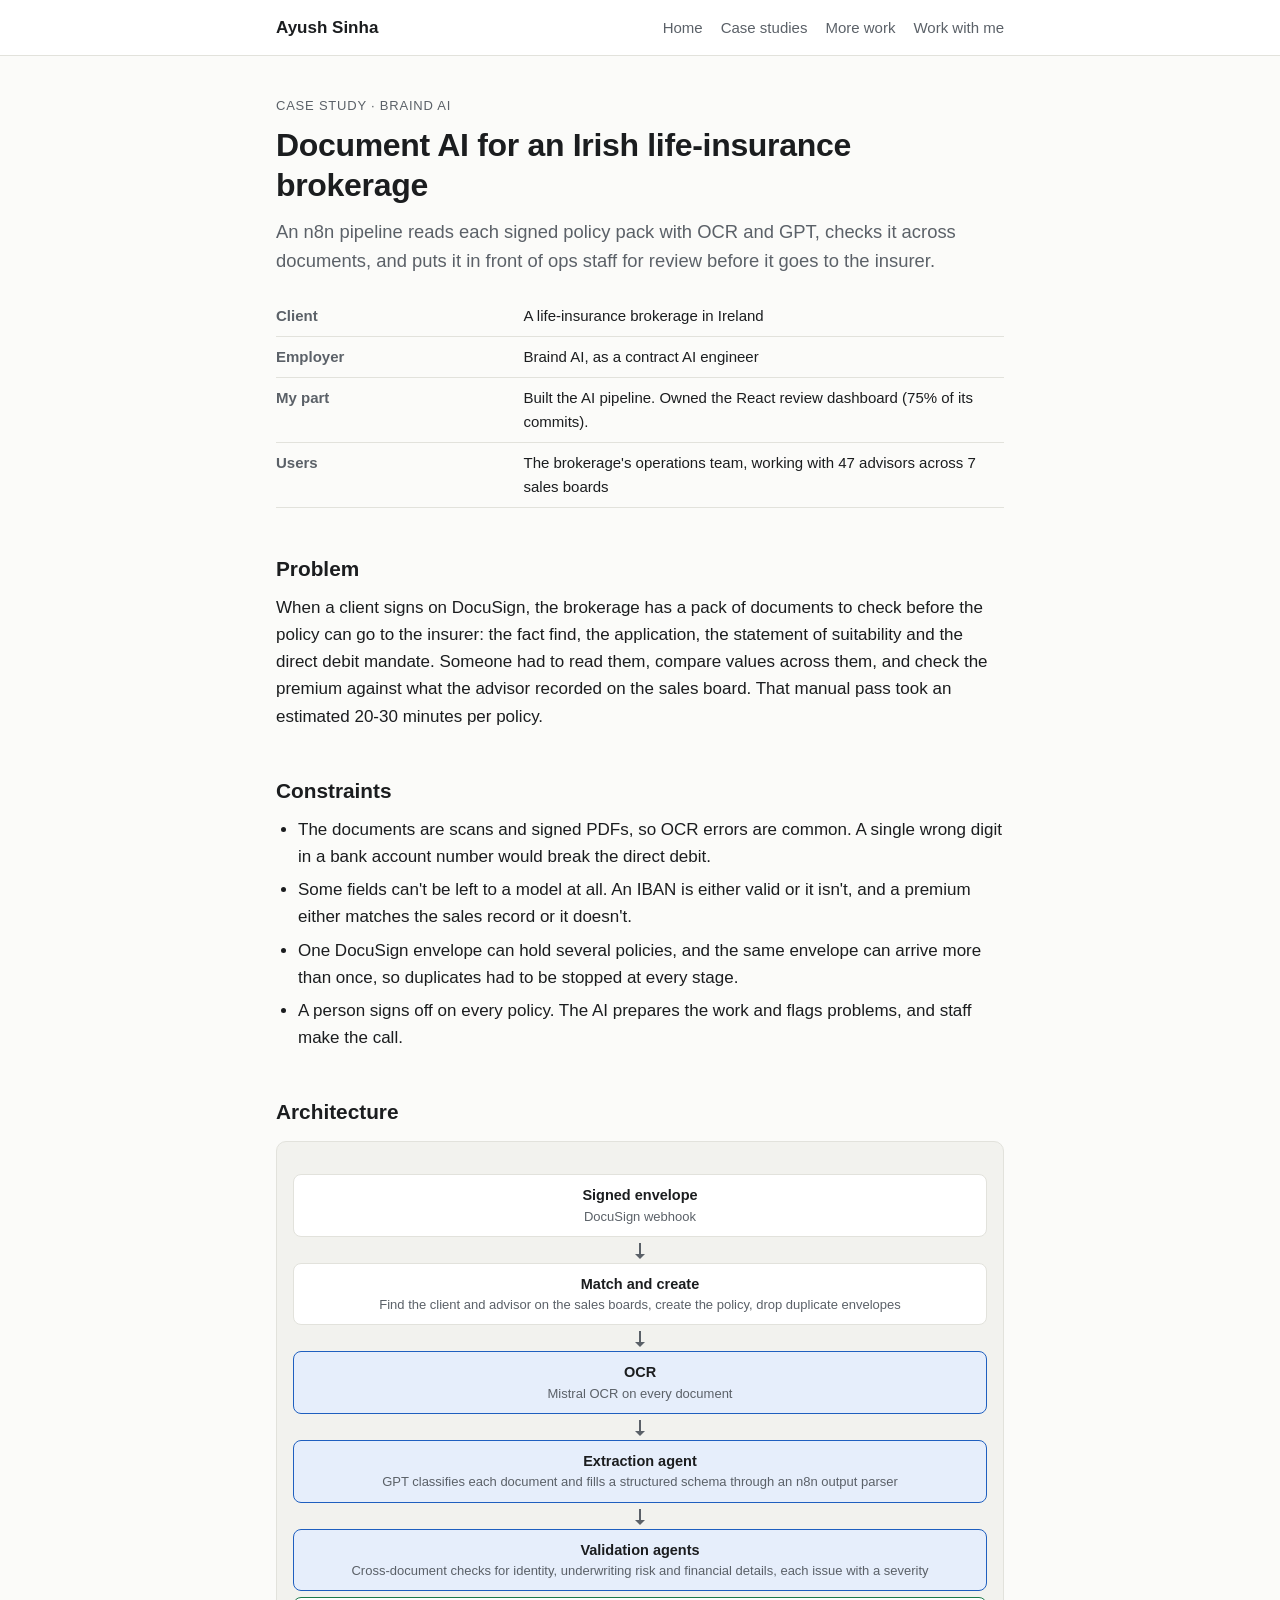
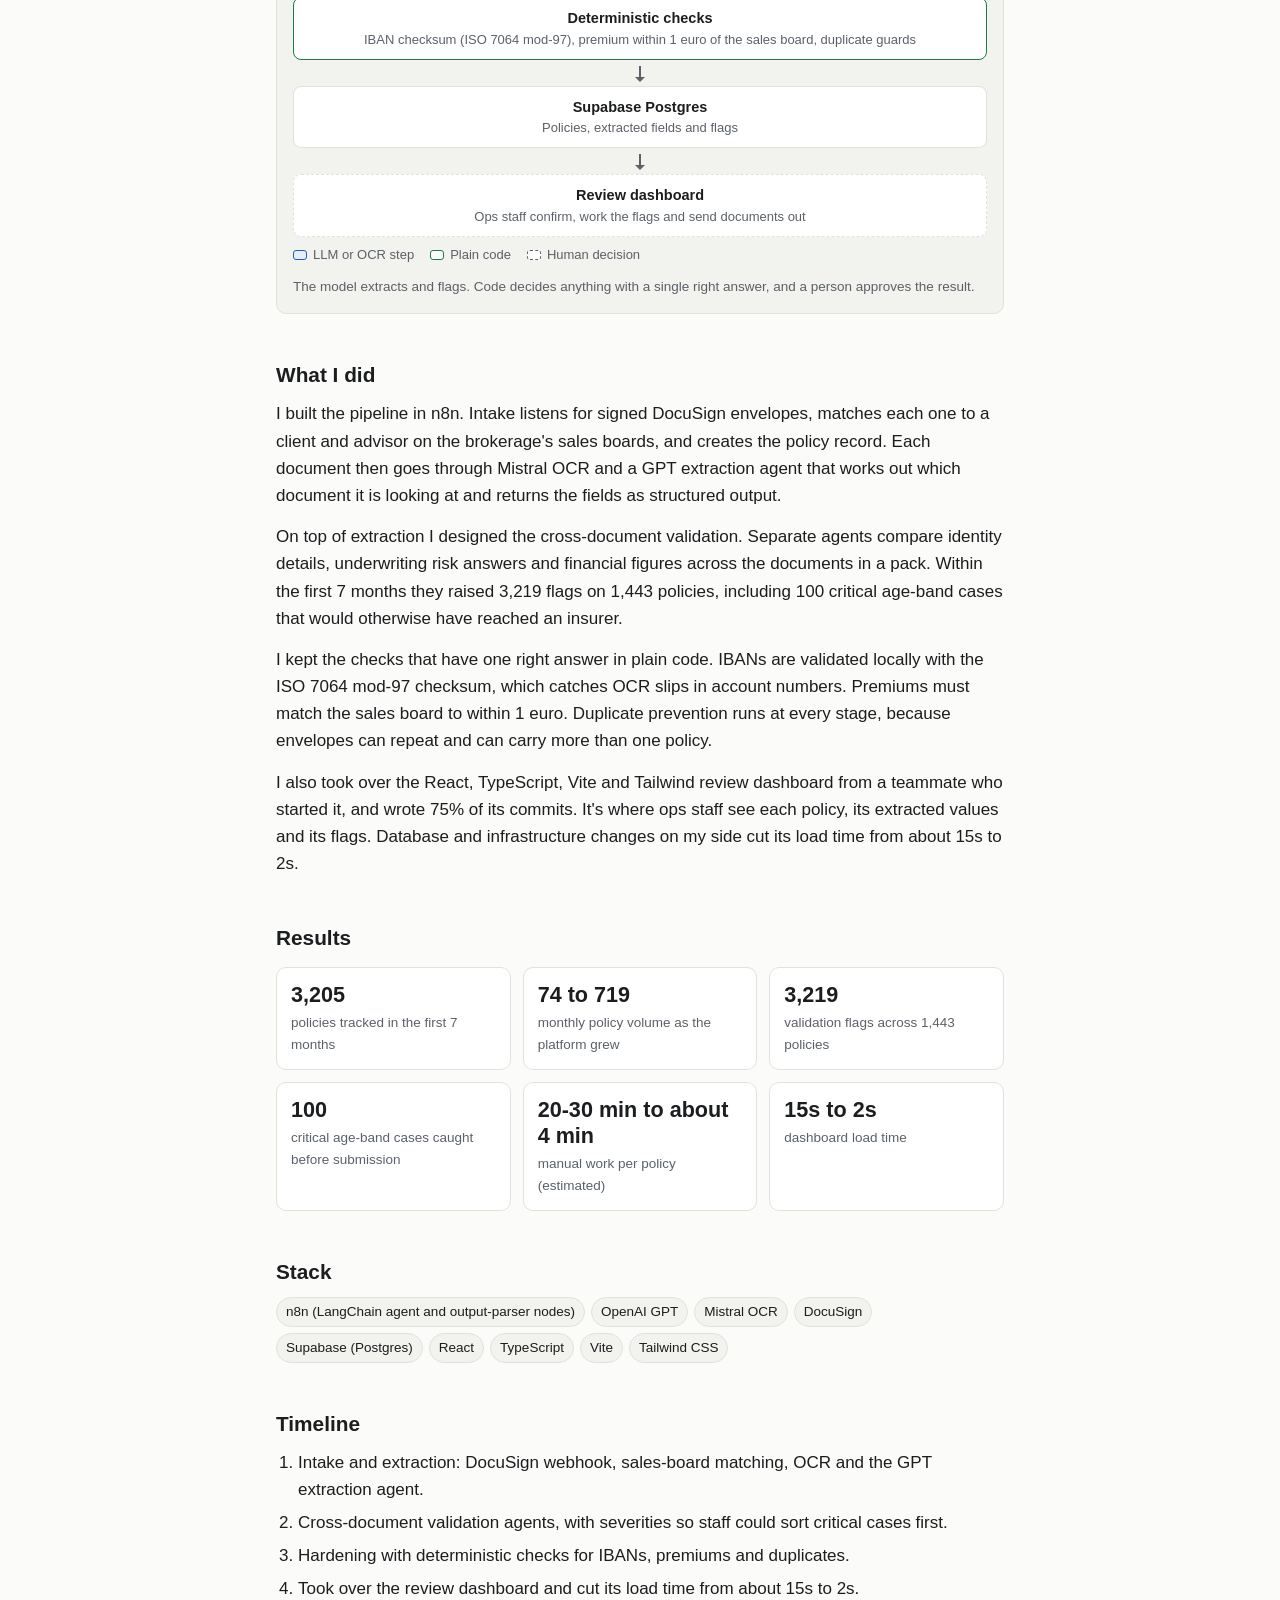
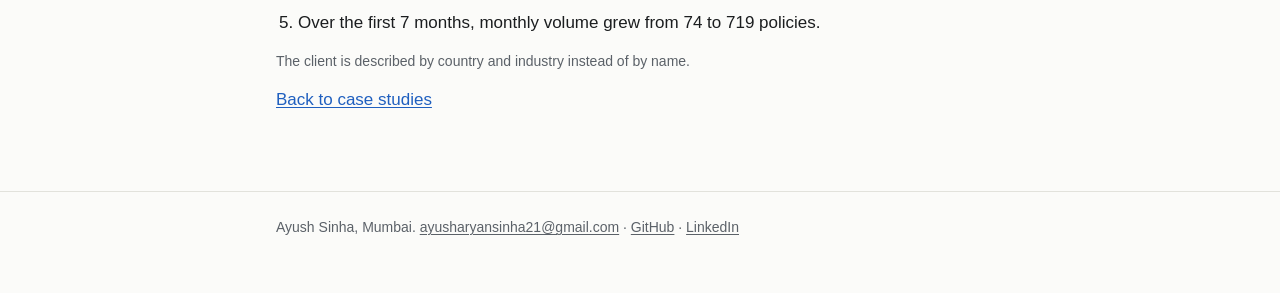
==== case-document-ai.html @ 769a5a7a "Portfolio site: case studies and work-with-me page Co-Authored-By: Claude Opus 5.5 <noreply@anthropi" ====
<!doctype html>
<html lang="en">
<head>
<meta charset="utf-8">
<meta name="viewport" content="width=device-width, initial-scale=1">
<title>Insurance Document AI</title>
<meta name="description" content="Case study: an AI pipeline that reads and checks signed life-insurance policy documents for an Irish brokerage.">
<link rel="icon" href="data:image/svg+xml,%3Csvg xmlns='http://www.w3.org/2000/svg' viewBox='0 0 32 32'%3E%3Crect width='32' height='32' rx='7' fill='%231f5fbf'/%3E%3Ctext x='16' y='22' font-family='Arial' font-size='16' font-weight='700' fill='white' text-anchor='middle'%3EAS%3C/text%3E%3C/svg%3E">
<link rel="stylesheet" href="styles.css">
</head>
<body>
<header class="site-header">
  <div class="wrap">
    <a class="brand" href="index.html">Ayush Sinha</a>
    <nav class="nav" aria-label="Main">
      <a href="index.html">Home</a>
      <a href="index.html#case-studies">Case studies</a>
      <a href="more-work.html">More work</a>
      <a href="work-with-me.html">Work with me</a>
    </nav>
  </div>
</header>

<main>
  <div class="wrap">
    <p class="eyebrow">Case study · Braind AI</p>
    <h1>Document AI for an Irish life-insurance brokerage</h1>
    <p class="lede">An n8n pipeline reads each signed policy pack with OCR and GPT, checks it across documents, and puts it in front of ops staff for review before it goes to the insurer.</p>

    <table class="facts">
      <tr><th>Client</th><td>A life-insurance brokerage in Ireland</td></tr>
      <tr><th>Employer</th><td>Braind AI, as a contract AI engineer</td></tr>
      <tr><th>My part</th><td>Built the AI pipeline. Owned the React review dashboard (75% of its commits).</td></tr>
      <tr><th>Users</th><td>The brokerage's operations team, working with 47 advisors across 7 sales boards</td></tr>
    </table>

    <h2>Problem</h2>
    <p>When a client signs on DocuSign, the brokerage has a pack of documents to check before the policy can go to the insurer: the fact find, the application, the statement of suitability and the direct debit mandate. Someone had to read them, compare values across them, and check the premium against what the advisor recorded on the sales board. That manual pass took an estimated 20-30 minutes per policy.</p>

    <h2>Constraints</h2>
    <ul>
      <li>The documents are scans and signed PDFs, so OCR errors are common. A single wrong digit in a bank account number would break the direct debit.</li>
      <li>Some fields can't be left to a model at all. An IBAN is either valid or it isn't, and a premium either matches the sales record or it doesn't.</li>
      <li>One DocuSign envelope can hold several policies, and the same envelope can arrive more than once, so duplicates had to be stopped at every stage.</li>
      <li>A person signs off on every policy. The AI prepares the work and flags problems, and staff make the call.</li>
    </ul>

    <h2>Architecture</h2>
    <figure class="figure">
      <ol class="flow" aria-label="Pipeline from signed envelope to staff review">
        <li><div class="node"><strong>Signed envelope</strong><span>DocuSign webhook</span></div></li>
        <li><div class="node"><strong>Match and create</strong><span>Find the client and advisor on the sales boards, create the policy, drop duplicate envelopes</span></div></li>
        <li><div class="node ai"><strong>OCR</strong><span>Mistral OCR on every document</span></div></li>
        <li><div class="node ai"><strong>Extraction agent</strong><span>GPT classifies each document and fills a structured schema through an n8n output parser</span></div></li>
        <li>
          <div class="node ai"><strong>Validation agents</strong><span>Cross-document checks for identity, underwriting risk and financial details, each issue with a severity</span></div>
          <div class="node check"><strong>Deterministic checks</strong><span>IBAN checksum (ISO 7064 mod-97), premium within 1 euro of the sales board, duplicate guards</span></div>
        </li>
        <li><div class="node"><strong>Supabase Postgres</strong><span>Policies, extracted fields and flags</span></div></li>
        <li><div class="node human"><strong>Review dashboard</strong><span>Ops staff confirm, work the flags and send documents out</span></div></li>
      </ol>
      <ul class="legend"><li><i class="ai"></i>LLM or OCR step</li><li><i class="check"></i>Plain code</li><li><i class="human"></i>Human decision</li></ul>
      <figcaption>The model extracts and flags. Code decides anything with a single right answer, and a person approves the result.</figcaption>
    </figure>

    <h2>What I did</h2>
    <p>I built the pipeline in n8n. Intake listens for signed DocuSign envelopes, matches each one to a client and advisor on the brokerage's sales boards, and creates the policy record. Each document then goes through Mistral OCR and a GPT extraction agent that works out which document it is looking at and returns the fields as structured output.</p>
    <p>On top of extraction I designed the cross-document validation. Separate agents compare identity details, underwriting risk answers and financial figures across the documents in a pack. Within the first 7 months they raised 3,219 flags on 1,443 policies, including 100 critical age-band cases that would otherwise have reached an insurer.</p>
    <p>I kept the checks that have one right answer in plain code. IBANs are validated locally with the ISO 7064 mod-97 checksum, which catches OCR slips in account numbers. Premiums must match the sales board to within 1 euro. Duplicate prevention runs at every stage, because envelopes can repeat and can carry more than one policy.</p>
    <p>I also took over the React, TypeScript, Vite and Tailwind review dashboard from a teammate who started it, and wrote 75% of its commits. It's where ops staff see each policy, its extracted values and its flags. Database and infrastructure changes on my side cut its load time from about 15s to 2s.</p>

    <h2>Results</h2>
    <div class="metrics">
      <div class="metric"><div class="value">3,205</div><div class="label">policies tracked in the first 7 months</div></div>
      <div class="metric"><div class="value">74 to 719</div><div class="label">monthly policy volume as the platform grew</div></div>
      <div class="metric"><div class="value">3,219</div><div class="label">validation flags across 1,443 policies</div></div>
      <div class="metric"><div class="value">100</div><div class="label">critical age-band cases caught before submission</div></div>
      <div class="metric"><div class="value">20-30 min to about 4 min</div><div class="label">manual work per policy (estimated)</div></div>
      <div class="metric"><div class="value">15s to 2s</div><div class="label">dashboard load time</div></div>
    </div>

    <h2>Stack</h2>
    <ul class="tags"><li>n8n (LangChain agent and output-parser nodes)</li><li>OpenAI GPT</li><li>Mistral OCR</li><li>DocuSign</li><li>Supabase (Postgres)</li><li>React</li><li>TypeScript</li><li>Vite</li><li>Tailwind CSS</li></ul>

    <h2>Timeline</h2>
    <ol>
      <li>Intake and extraction: DocuSign webhook, sales-board matching, OCR and the GPT extraction agent.</li>
      <li>Cross-document validation agents, with severities so staff could sort critical cases first.</li>
      <li>Hardening with deterministic checks for IBANs, premiums and duplicates.</li>
      <li>Took over the review dashboard and cut its load time from about 15s to 2s.</li>
      <li>Over the first 7 months, monthly volume grew from 74 to 719 policies.</li>
    </ol>

    <p class="muted small">The client is described by country and industry instead of by name.</p>
    <p><a href="index.html#case-studies">Back to case studies</a></p>
  </div>
</main>

<footer class="site-footer">
  <div class="wrap">
    <p>Ayush Sinha, Mumbai. <a href="mailto:ayusharyansinha21@gmail.com">ayusharyansinha21@gmail.com</a> · <a href="https://github.com/Ayushsinha2004">GitHub</a> · <a href="https://www.linkedin.com/in/ayusharyan-sinha-632641257">LinkedIn</a></p>
  </div>
</footer>
</body>
</html>
---- styles.css ----
:root {
  --bg: #fbfbf9;
  --surface: #ffffff;
  --surface-2: #f2f2ee;
  --text: #1b1d1f;
  --muted: #5b6168;
  --border: #e2e2dc;
  --accent: #1f5fbf;
  --accent-soft: #e6eefb;
  --good: #1d7a4a;
  --radius: 10px;
  --maxw: 760px;
  --font: -apple-system, BlinkMacSystemFont, "Segoe UI", Roboto, "Helvetica Neue", Arial, sans-serif;
  --mono: ui-monospace, SFMono-Regular, Menlo, Consolas, monospace;
  color-scheme: light dark;
}

@media (prefers-color-scheme: dark) {
  :root {
    --bg: #121416;
    --surface: #1a1d20;
    --surface-2: #22262a;
    --text: #e8e9ea;
    --muted: #a1a7ad;
    --border: #2e3338;
    --accent: #7aa7ec;
    --accent-soft: #1e2a3d;
    --good: #5cc28d;
  }
}

*, *::before, *::after { box-sizing: border-box; }

html { -webkit-text-size-adjust: 100%; }

body {
  margin: 0;
  background: var(--bg);
  color: var(--text);
  font-family: var(--font);
  font-size: 17px;
  line-height: 1.6;
  overflow-wrap: break-word;
}

a { color: var(--accent); text-underline-offset: 2px; }
a:hover { text-decoration-thickness: 2px; }

.wrap {
  max-width: var(--maxw);
  margin: 0 auto;
  padding: 0 16px;
}

/* Header / nav */
.site-header {
  border-bottom: 1px solid var(--border);
  background: var(--surface);
}
.site-header .wrap {
  display: flex;
  flex-wrap: wrap;
  align-items: center;
  justify-content: space-between;
  gap: 8px 20px;
  padding-top: 14px;
  padding-bottom: 14px;
}
.brand {
  font-weight: 650;
  color: var(--text);
  text-decoration: none;
}
.nav { display: flex; flex-wrap: wrap; gap: 4px 18px; font-size: 15px; }
.nav a { color: var(--muted); text-decoration: none; }
.nav a:hover, .nav a[aria-current="page"] { color: var(--text); }

main { padding: 40px 0 64px; }

h1, h2, h3 { line-height: 1.25; font-weight: 650; }
h1 { font-size: 2rem; margin: 0 0 12px; letter-spacing: -0.01em; }
h2 { font-size: 1.3rem; margin: 48px 0 12px; }
h3 { font-size: 1.05rem; margin: 24px 0 6px; }
p, ul, ol { margin: 0 0 14px; }
ul, ol { padding-left: 22px; }
li { margin-bottom: 6px; }

.lede { font-size: 1.15rem; color: var(--muted); margin-bottom: 20px; }
.eyebrow {
  font-size: 13px;
  text-transform: uppercase;
  letter-spacing: 0.06em;
  color: var(--muted);
  margin-bottom: 8px;
}
.muted { color: var(--muted); }
.small { font-size: 14px; }

.links { display: flex; flex-wrap: wrap; gap: 8px 18px; margin: 18px 0 0; padding: 0; list-style: none; }
.links li { margin: 0; }

/* Cards */
.cards { display: grid; gap: 14px; grid-template-columns: 1fr; margin-top: 16px; }
@media (min-width: 640px) { .cards { grid-template-columns: 1fr 1fr; } }
.card {
  display: block;
  background: var(--surface);
  border: 1px solid var(--border);
  border-radius: var(--radius);
  padding: 18px;
  color: var(--text);
  text-decoration: none;
}
a.card:hover { border-color: var(--accent); }
.card h3 { margin: 0 0 6px; }
.card p { margin: 0 0 10px; color: var(--muted); font-size: 15px; }
.card .stat { font-weight: 650; color: var(--text); font-size: 15px; margin: 0; }
.card.wide { grid-column: 1 / -1; }

/* Metric tiles */
.metrics { display: grid; gap: 12px; grid-template-columns: 1fr 1fr; margin: 16px 0 8px; }
@media (min-width: 640px) { .metrics { grid-template-columns: repeat(3, 1fr); } }
.metric {
  background: var(--surface);
  border: 1px solid var(--border);
  border-radius: var(--radius);
  padding: 14px;
}
.metric .value { font-size: 1.35rem; font-weight: 700; line-height: 1.2; }
.metric .label { font-size: 13.5px; color: var(--muted); margin-top: 4px; }

/* Fact table */
.facts { width: 100%; border-collapse: collapse; margin: 8px 0 16px; font-size: 15px; }
.facts th, .facts td { text-align: left; padding: 8px 10px 8px 0; border-bottom: 1px solid var(--border); vertical-align: top; }
.facts th { font-weight: 600; width: 34%; color: var(--muted); }

/* Tags */
.tags { display: flex; flex-wrap: wrap; gap: 6px; padding: 0; margin: 8px 0 14px; list-style: none; }
.tags li {
  margin: 0;
  font-size: 13.5px;
  padding: 3px 9px;
  border-radius: 999px;
  background: var(--surface-2);
  border: 1px solid var(--border);
}

/* Flow diagram: vertical on phones, horizontal rows on wider screens */
.flow {
  list-style: none;
  padding: 0;
  margin: 16px 0 8px;
  display: flex;
  flex-direction: column;
  gap: 26px;
}
.flow > li {
  position: relative;
  margin: 0;
  display: flex;
  flex-direction: column;
  gap: 6px;
}
.flow > li + li::before {
  content: "";
  position: absolute;
  top: -20px;
  left: 50%;
  width: 2px;
  height: 14px;
  background: var(--muted);
  transform: translateX(-50%);
}
.flow > li + li::after {
  content: "";
  position: absolute;
  top: -9px;
  left: 50%;
  border: 5px solid transparent;
  border-top-color: var(--muted);
  transform: translateX(-50%);
}
.node {
  background: var(--surface);
  border: 1px solid var(--border);
  border-radius: 8px;
  padding: 10px 12px;
  font-size: 14.5px;
  line-height: 1.4;
  text-align: center;
}
.node strong { display: block; font-size: 14.5px; }
.node span { color: var(--muted); font-size: 13px; }
.node.ai { border-color: var(--accent); background: var(--accent-soft); }
.node.check { border-color: var(--good); }
.node.human { border-style: dashed; }
.legend { display: flex; flex-wrap: wrap; gap: 6px 16px; font-size: 13px; color: var(--muted); margin: 6px 0 0; padding: 0; list-style: none; }
.legend li { margin: 0; display: flex; align-items: center; gap: 6px; }
.legend i { display: inline-block; width: 14px; height: 10px; border: 1px solid var(--border); border-radius: 3px; background: var(--surface); }
.legend i.ai { border-color: var(--accent); background: var(--accent-soft); }
.legend i.check { border-color: var(--good); }
.legend i.human { border-style: dashed; border-color: var(--muted); }

.figure {
  background: var(--surface-2);
  border: 1px solid var(--border);
  border-radius: var(--radius);
  padding: 16px;
  margin: 16px 0;
}
.figure figcaption { font-size: 13.5px; color: var(--muted); margin-top: 10px; }

/* Offers */
.offer {
  background: var(--surface);
  border: 1px solid var(--border);
  border-radius: var(--radius);
  padding: 20px;
  margin: 16px 0;
}
.offer h2 { margin-top: 0; font-size: 1.15rem; }
.offer .scope { font-size: 14px; color: var(--muted); margin-bottom: 10px; }
.offer p:last-child, .offer ul:last-child { margin-bottom: 0; }

.callout {
  border-left: 3px solid var(--accent);
  background: var(--accent-soft);
  padding: 12px 16px;
  border-radius: 0 var(--radius) var(--radius) 0;
  margin: 16px 0;
}
.callout p:last-child { margin-bottom: 0; }

.button {
  display: inline-block;
  background: var(--accent);
  color: var(--bg);
  padding: 10px 16px;
  border-radius: 8px;
  text-decoration: none;
  font-weight: 600;
}
.button:hover { opacity: 0.9; }

.site-footer {
  border-top: 1px solid var(--border);
  padding: 24px 0 40px;
  font-size: 14px;
  color: var(--muted);
}
.site-footer a { color: var(--muted); }

code { font-family: var(--mono); font-size: 0.9em; background: var(--surface-2); padding: 1px 5px; border-radius: 4px; }

:focus-visible { outline: 2px solid var(--accent); outline-offset: 2px; }

@media (max-width: 420px) {
  body { font-size: 16px; }
  h1 { font-size: 1.65rem; }
  .facts th { width: 40%; }
}
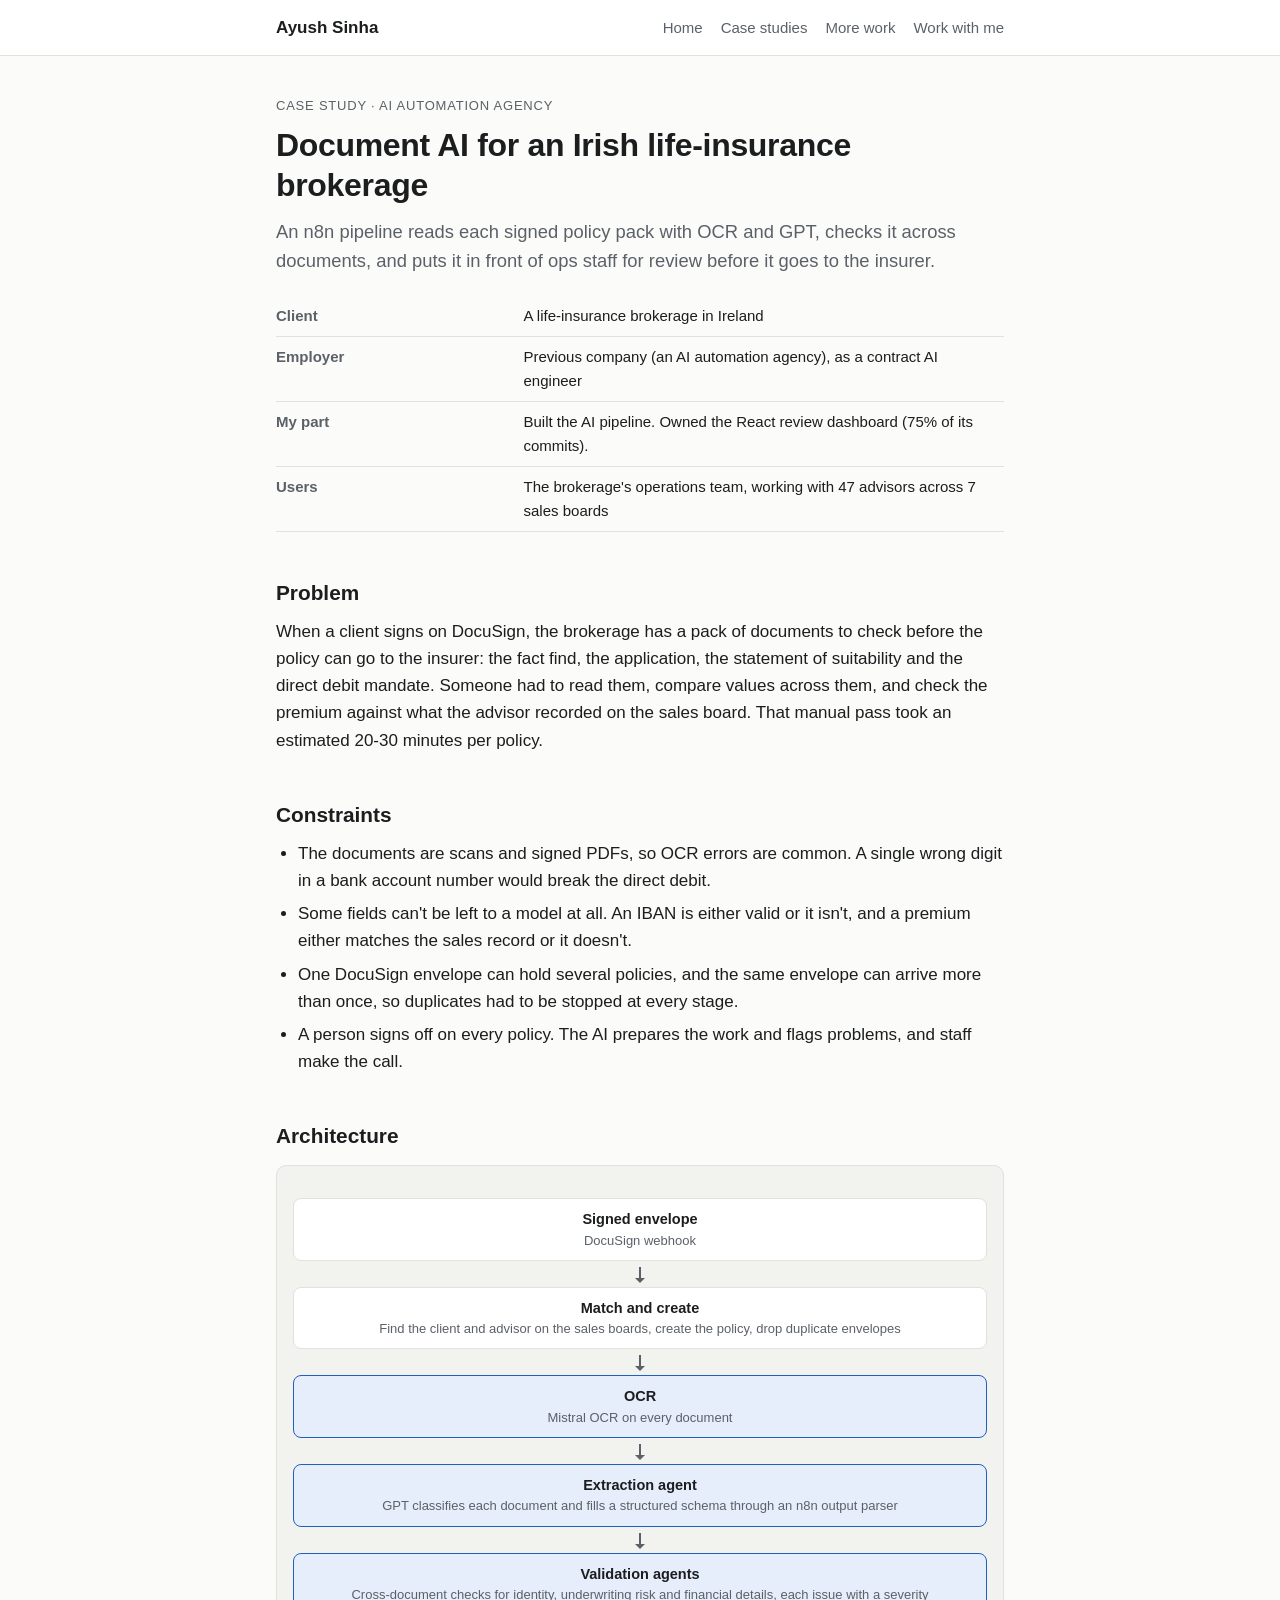
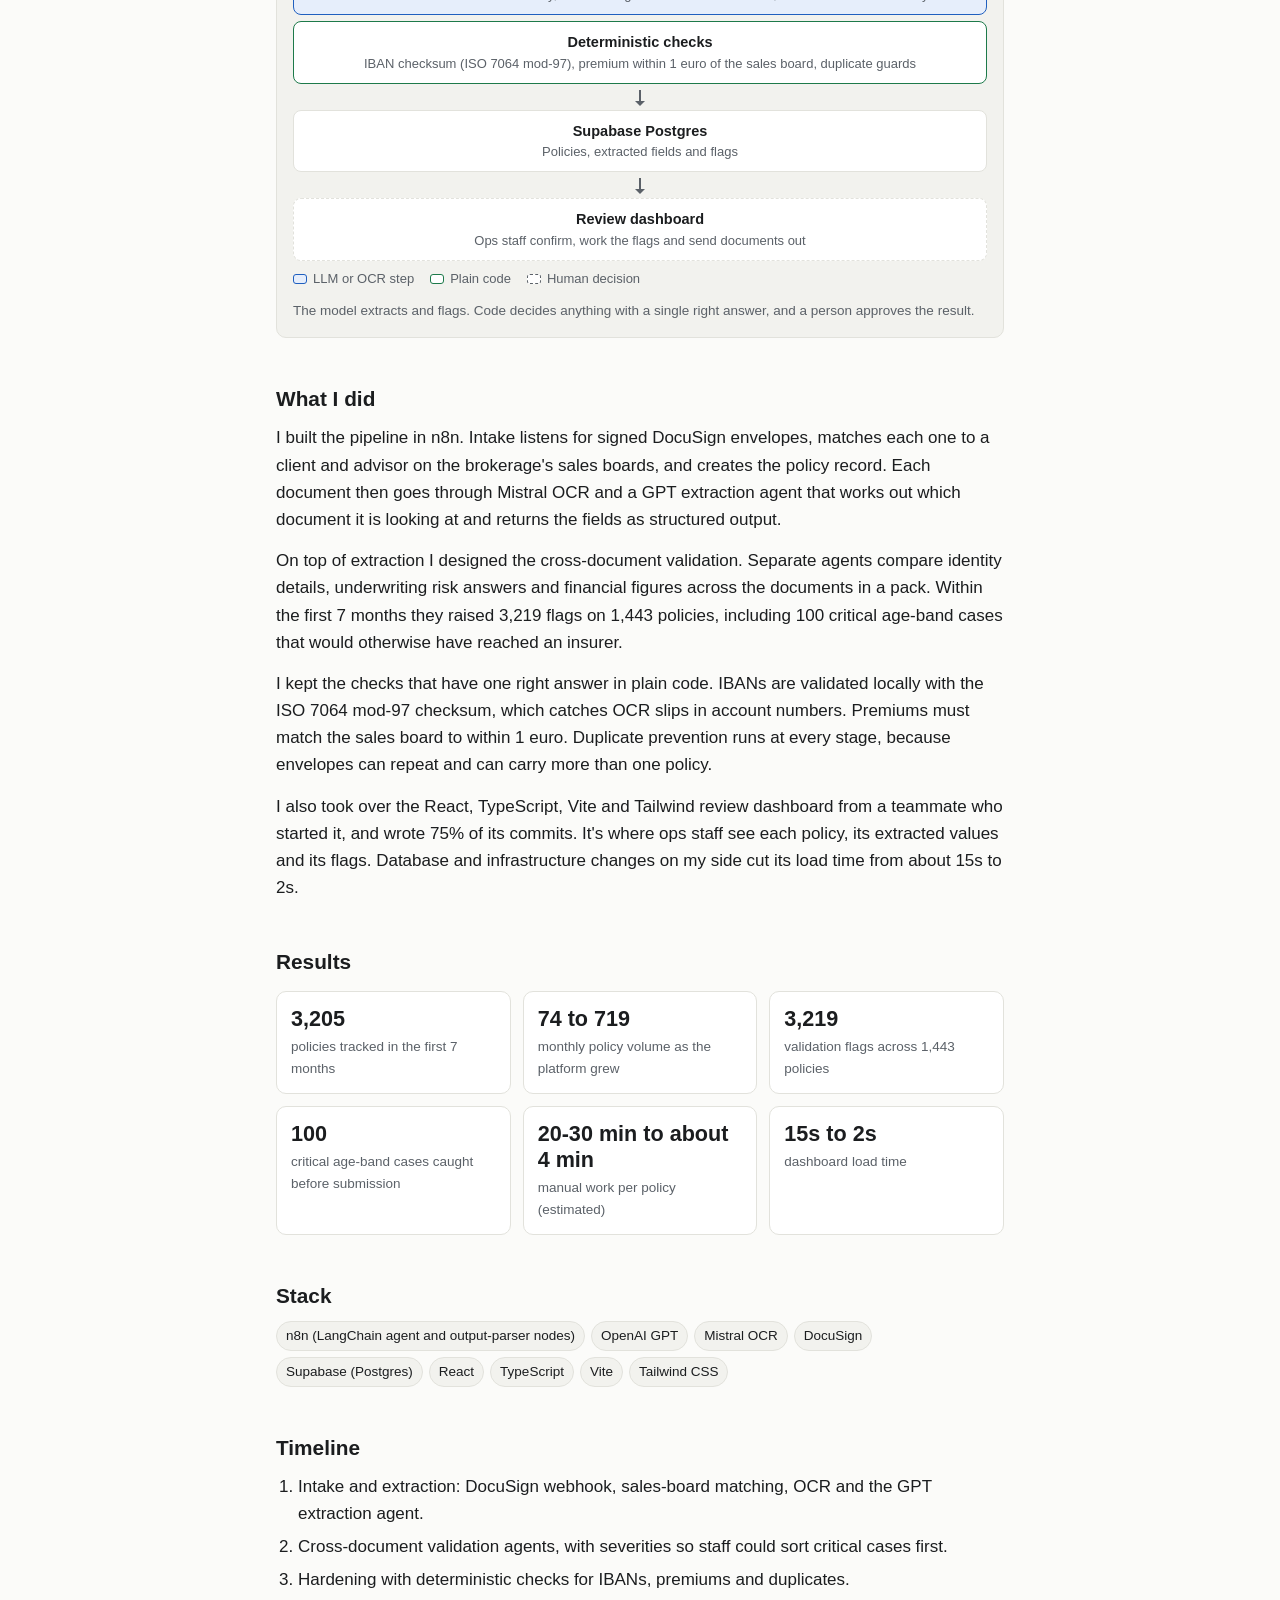
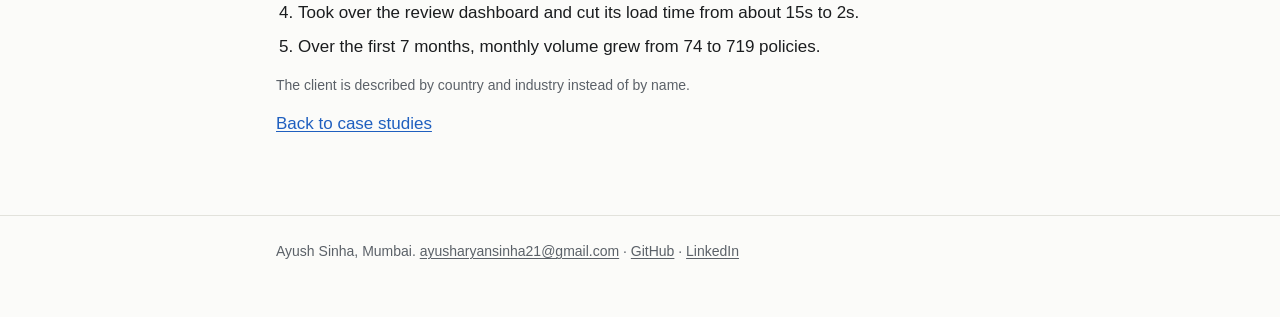
==== commit 54bbe5df: "Remove former company names" ====
--- a/case-document-ai.html
+++ b/case-document-ai.html
@@ -23,13 +23,13 @@
 
 <main>
   <div class="wrap">
-    <p class="eyebrow">Case study · Braind AI</p>
+    <p class="eyebrow">Case study · AI automation agency</p>
     <h1>Document AI for an Irish life-insurance brokerage</h1>
     <p class="lede">An n8n pipeline reads each signed policy pack with OCR and GPT, checks it across documents, and puts it in front of ops staff for review before it goes to the insurer.</p>
 
     <table class="facts">
       <tr><th>Client</th><td>A life-insurance brokerage in Ireland</td></tr>
-      <tr><th>Employer</th><td>Braind AI, as a contract AI engineer</td></tr>
+      <tr><th>Employer</th><td>Previous company (an AI automation agency), as a contract AI engineer</td></tr>
       <tr><th>My part</th><td>Built the AI pipeline. Owned the React review dashboard (75% of its commits).</td></tr>
       <tr><th>Users</th><td>The brokerage's operations team, working with 47 advisors across 7 sales boards</td></tr>
     </table>
